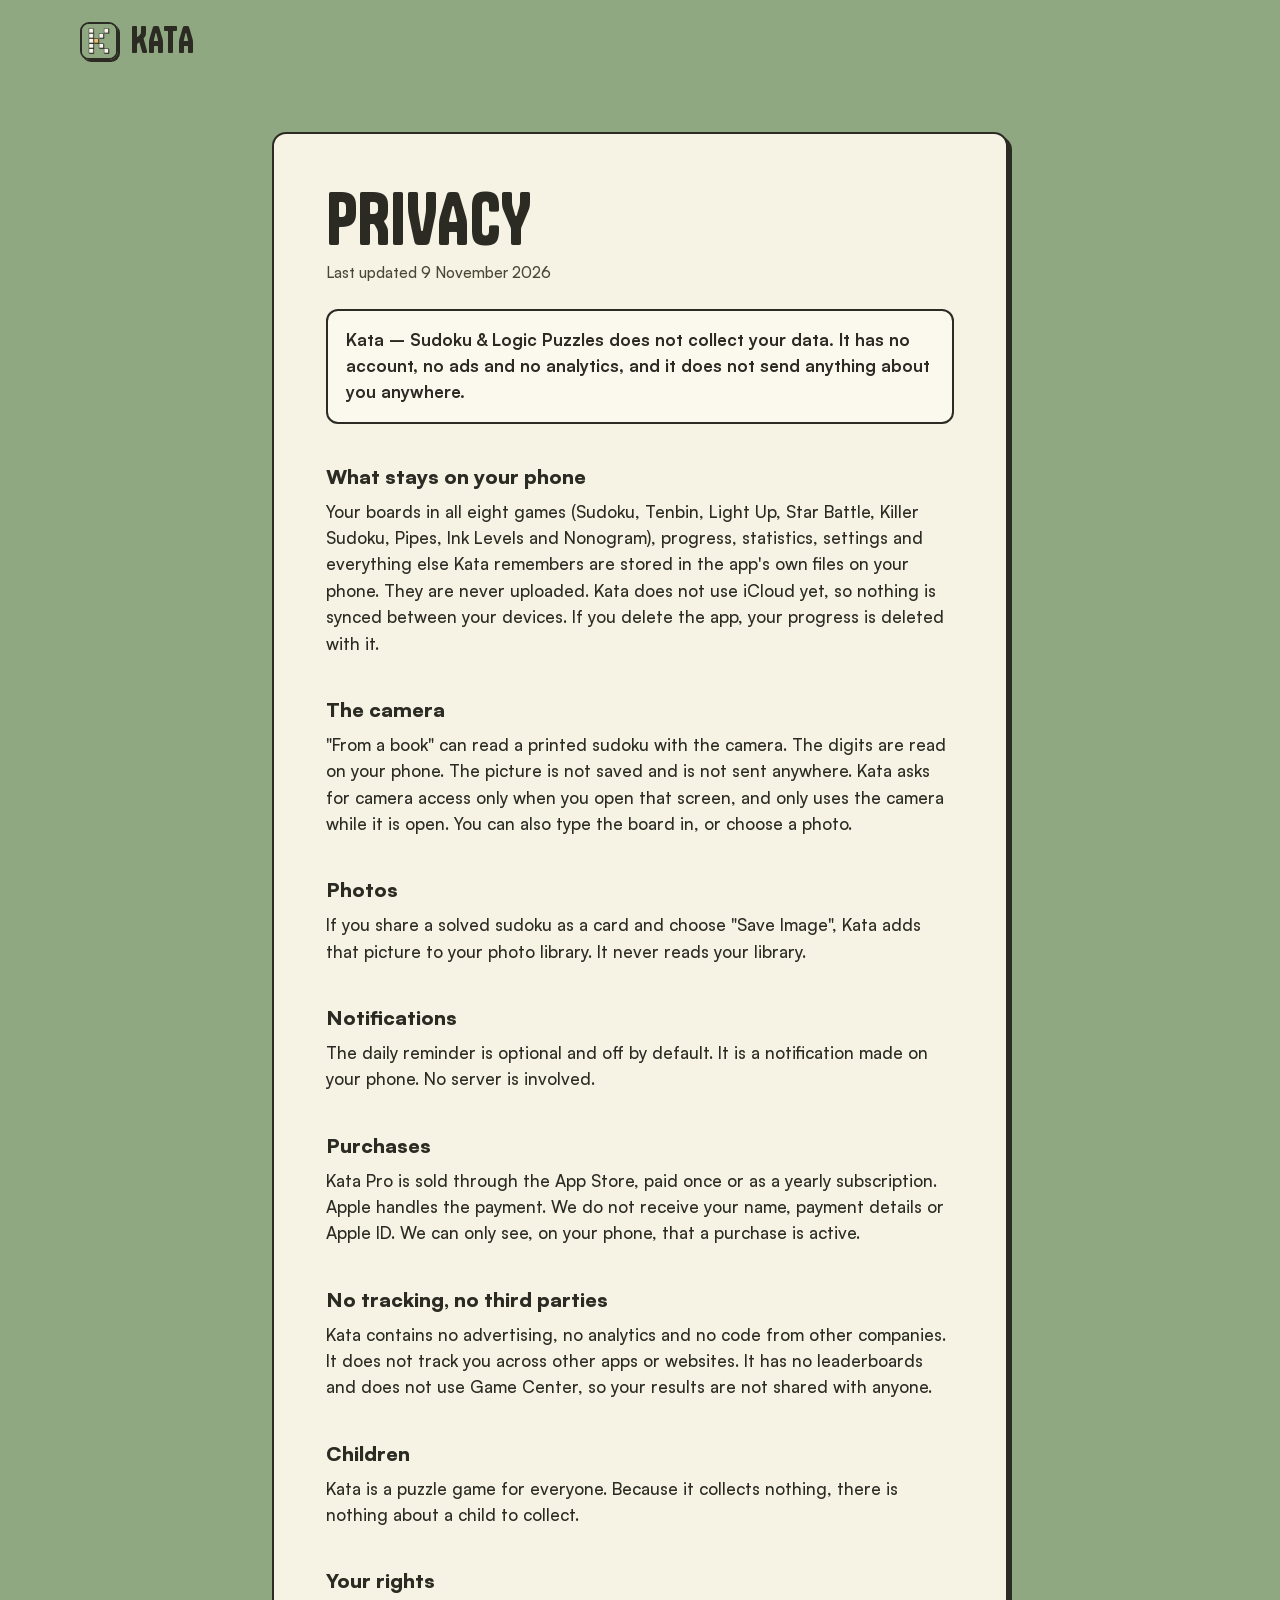
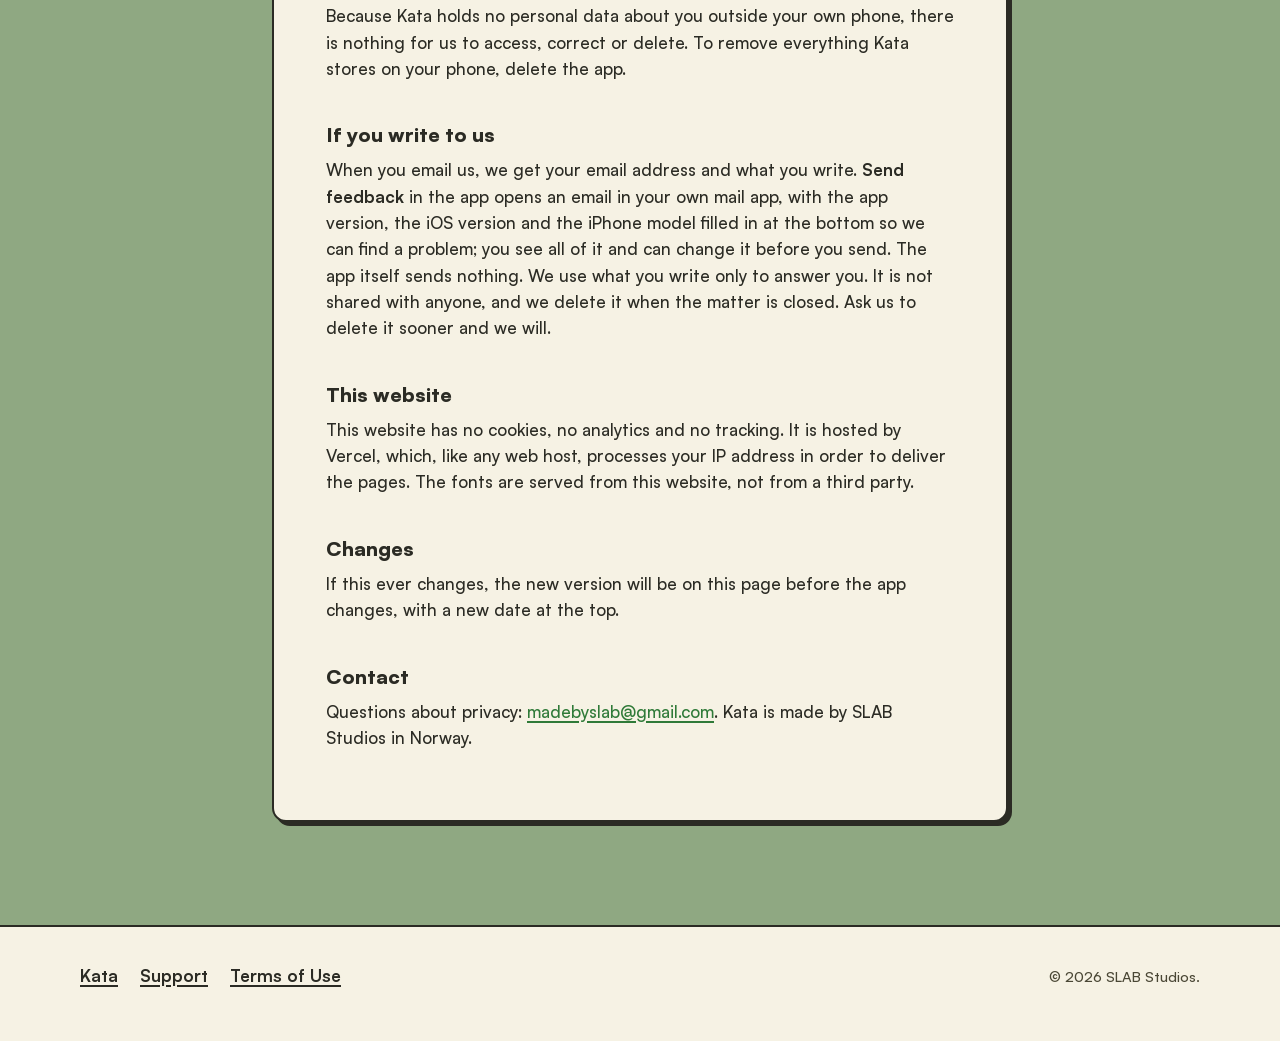
==== privacy/index.html @ e1a899b2 "Nettsiden til Kata: forside, personvern og support Co-Authored-By: Claude Opus 5.5 <noreply@anthropi" ====
<!doctype html>
<html lang="en">
<head>
  <meta charset="utf-8">
  <meta name="viewport" content="width=device-width, initial-scale=1">
  <title>Privacy · Kata – Sudoku &amp; Logic Puzzles</title>
  <meta name="description" content="Kata collects no data. Everything stays on your phone.">
  <link rel="canonical" href="https://fram-studio.github.io/privacy">
  <meta name="theme-color" content="#8fa882">
  <link rel="icon" type="image/png" sizes="32x32" href="/img/favicon-32.png">
  <link rel="icon" type="image/png" sizes="64x64" href="/img/favicon.png">
  <link rel="apple-touch-icon" href="/img/apple-touch-icon.png">
  <link rel="stylesheet" href="/fonts/fonts.css">
  <link rel="stylesheet" href="/style.css">
</head>
<body>
  <a class="skip" href="#main">Skip to the content</a>
  <header class="top"><div class="wrap">
    <a class="mark" href="/"><img src="/img/icon.png" alt="" width="38" height="38">Kata</a>
  </div></header>

  <main class="page" id="main"><div class="wrap">
    <article class="card sheet">
      <h1>Privacy</h1>
      <p class="meta">Last updated 9 November 2026</p>

      <p class="plain">Kata – Sudoku &amp; Logic Puzzles does not collect your data. It has no account, no ads and no analytics, and it does not send anything about you anywhere.</p>

      <h2>What stays on your phone</h2>
      <p>Your boards in all eight games (Sudoku, Tenbin, Light Up, Star Battle, Killer Sudoku, Pipes, Ink Levels and Nonogram), progress, statistics, settings and everything else Kata remembers are stored in the app's own files on your phone. They are never uploaded. Kata does not use iCloud yet, so nothing is synced between your devices. If you delete the app, your progress is deleted with it.</p>

      <h2>The camera</h2>
      <p>"From a book" can read a printed sudoku with the camera. The digits are read on your phone. The picture is not saved and is not sent anywhere. Kata asks for camera access only when you open that screen, and only uses the camera while it is open. You can also type the board in, or choose a photo.</p>

      <h2>Photos</h2>
      <p>If you share a solved sudoku as a card and choose "Save Image", Kata adds that picture to your photo library. It never reads your library.</p>

      <h2>Notifications</h2>
      <p>The daily reminder is optional and off by default. It is a notification made on your phone. No server is involved.</p>

      <h2>Purchases</h2>
      <p>Kata Pro is sold through the App Store, paid once or as a yearly subscription. Apple handles the payment. We do not receive your name, payment details or Apple ID. We can only see, on your phone, that a purchase is active.</p>

      <h2>No tracking, no third parties</h2>
      <p>Kata contains no advertising, no analytics and no code from other companies. It does not track you across other apps or websites. It has no leaderboards and does not use Game Center, so your results are not shared with anyone.</p>

      <h2>Children</h2>
      <p>Kata is a puzzle game for everyone. Because it collects nothing, there is nothing about a child to collect.</p>

      <h2>Your rights</h2>
      <p>Because Kata holds no personal data about you outside your own phone, there is nothing for us to access, correct or delete. To remove everything Kata stores on your phone, delete the app.</p>

      <h2>If you write to us</h2>
      <p>When you email us, we get your email address and what you write. <strong>Send feedback</strong> in the app opens an email in your own mail app, with the app version, the iOS version and the iPhone model filled in at the bottom so we can find a problem; you see all of it and can change it before you send. The app itself sends nothing. We use what you write only to answer you. It is not shared with anyone, and we delete it when the matter is closed. Ask us to delete it sooner and we will.</p>

      <h2>This website</h2>
      <p>This website has no cookies, no analytics and no tracking. It is hosted by Vercel, which, like any web host, processes your IP address in order to deliver the pages. The fonts are served from this website, not from a third party.</p>

      <h2>Changes</h2>
      <p>If this ever changes, the new version will be on this page before the app changes, with a new date at the top.</p>

      <h2>Contact</h2>
      <p>Questions about privacy: <a href="mailto:madebyslab@gmail.com">madebyslab@gmail.com</a>. Kata is made by SLAB Studios in Norway.</p>
    </article>
  </div></main>

  <footer><div class="wrap">
    <nav aria-label="Legal"><a href="/">Kata</a><a href="/support">Support</a><a href="https://www.apple.com/legal/internet-services/itunes/dev/stdeula/">Terms of Use</a></nav>
    <small>&copy; 2026 SLAB Studios.</small>
  </div></footer>
</body>
</html>
---- fonts/fonts.css ----
/* Tanker og Satoshi fra Fontshare (ITF Free Font License), lagt på egen server: lisensen tillater det,
   og besøkende sender da ingen IP-adresse til en tredjepart. */
@font-face { font-family: 'Tanker'; src: url('/fonts/tanker-400.woff2') format('woff2'); font-weight: 400; font-style: normal; font-display: swap; }
@font-face { font-family: 'Satoshi'; src: url('/fonts/satoshi-400.woff2') format('woff2'); font-weight: 400; font-style: normal; font-display: swap; }
@font-face { font-family: 'Satoshi'; src: url('/fonts/satoshi-500.woff2') format('woff2'); font-weight: 500; font-style: normal; font-display: swap; }
@font-face { font-family: 'Satoshi'; src: url('/fonts/satoshi-700.woff2') format('woff2'); font-weight: 700; font-style: normal; font-display: swap; }
@font-face { font-family: 'Satoshi'; src: url('/fonts/satoshi-900.woff2') format('woff2'); font-weight: 900; font-style: normal; font-display: swap; }
---- style.css ----
/* Kata: siden er et skuffearkiv. Samme språk som appen (Filing): salvie, kremkartong,
   blekkontur og en hard skygge rett ned til høyre. Fontene ligger på siden selv (fonts/). */

:root {
  --sage: #8fa882;
  --tray: #7e8f6b;
  --dot: #6e7f5c;
  --card: #f6f2e4;
  --raised: #fbf8ee;
  --ink: #2b2b24;
  --soft: #4a4735;
  --faint: #9a937a;
  --green: #2f7a38;
  --amber: #f0c070;
  --red: #c2542b;
  --spent: #e6dcc0;
  --witness: #bfd4b2;
  --peers: #efeadb;

  --belt-beginner: #f2efe6;
  --belt-easy: #e8c84a;
  --belt-medium: #b5511f;
  --belt-hard: #2f7a38;
  --belt-expert: #2e6fb0;
  --belt-extreme: #6e4526;

  --display: "Tanker", "Arial Narrow", Impact, sans-serif;
  --text: "Satoshi", system-ui, -apple-system, "Segoe UI", sans-serif;

  --edge: 2px solid var(--ink);
  --shadow: 4px 4px 0 var(--ink);
  --radius: 14px;
  --gutter: clamp(16px, 4vw, 40px);
}

*, *::before, *::after { box-sizing: border-box; }

html { scroll-behavior: smooth; -webkit-text-size-adjust: 100%; }
@media (prefers-reduced-motion: reduce) { html { scroll-behavior: auto; } }

body {
  margin: 0;
  background: var(--sage);
  color: var(--ink);
  font: 500 1.0625rem/1.55 var(--text);
  -webkit-font-smoothing: antialiased;
}

img { max-width: 100%; height: auto; display: block; }
a { color: var(--green); text-underline-offset: 3px; text-decoration-thickness: 2px; }
a:hover { color: var(--ink); }

:focus-visible { outline: 3px solid var(--ink); outline-offset: 3px; border-radius: 4px; }

.wrap { width: min(1120px, 100% - 2 * var(--gutter)); margin-inline: auto; }

.skip {
  position: absolute; left: -999px; top: 8px; z-index: 10;
  background: var(--card); border: var(--edge); border-radius: 8px; padding: 8px 12px;
}
.skip:focus { left: 8px; }

h1, h2, h3 { font-family: var(--display); font-weight: 400; text-transform: uppercase; line-height: 0.95; letter-spacing: 0.01em; margin: 0; }
h1 { font-size: clamp(3.4rem, 9.4vw, 7.4rem); }
.hero h1 { font-size: clamp(3.2rem, 7.6vw, 6.4rem); }
h2 { font-size: clamp(2.2rem, 5vw, 3.6rem); }
h3 { font-size: 1.6rem; }
p { margin: 0 0 1em; }

.eyebrow {
  font: 800 0.78rem/1 var(--text);
  letter-spacing: 0.14em; text-transform: uppercase; color: var(--ink);
  margin: 0 0 14px;
}

/* ---------- Kort: alt som kan tas i er kartong ---------- */
.card {
  background: var(--card);
  border: var(--edge);
  border-radius: var(--radius);
  box-shadow: var(--shadow);
}

.button {
  display: inline-flex; align-items: center; justify-content: center; gap: 8px;
  font: 800 0.95rem/1 var(--text); letter-spacing: 0.06em; text-transform: uppercase;
  text-decoration: none;
  padding: 15px 22px; min-height: 48px;
  background: var(--green); color: var(--card);
  border: var(--edge); border-radius: 12px; box-shadow: var(--shadow);
  cursor: pointer;
}
.button:hover { color: var(--card); transform: translate(1px, 1px); box-shadow: 3px 3px 0 var(--ink); }
.button:active { transform: translate(4px, 4px); box-shadow: 0 0 0 var(--ink); }
.button.quiet { background: var(--card); color: var(--ink); }
.button.quiet:hover { color: var(--ink); }
.button[aria-disabled="true"] { background: var(--spent); color: var(--soft); cursor: default; box-shadow: var(--shadow); transform: none; }
/* Til appen er i butikken: en knapp uten lenke (store.js gjør den til en lenke). */
.button.soon, .button.soon:hover { text-align: center; background: var(--spent); color: var(--ink); cursor: default; transform: none; box-shadow: var(--shadow); }
@media (prefers-reduced-motion: reduce) { .button:hover, .button:active { transform: none; } }

/* ---------- Topp ---------- */
header.top { padding: 22px 0 0; }
header.top .wrap { display: flex; align-items: center; gap: 24px; flex-wrap: wrap; }
.mark {
  font: 400 2.2rem/1 var(--display); text-transform: uppercase; letter-spacing: 0.02em;
  color: var(--ink); text-decoration: none; display: inline-flex; align-items: center; gap: 12px;
}
.mark img { width: 38px; height: 38px; border: var(--edge); border-radius: 9px; box-shadow: 2px 2px 0 var(--ink); }
.mark:hover { color: var(--ink); }
header.top nav { margin-left: auto; display: flex; gap: 20px; align-items: center; flex-wrap: wrap; }
header.top nav a:not(.button) { color: var(--ink); font-weight: 700; text-decoration: none; }
header.top nav a:not(.button):hover { text-decoration: underline; text-decoration-thickness: 2px; text-underline-offset: 4px; }
header.top .button { padding: 11px 16px; min-height: 42px; font-size: 0.8rem; }
@media (max-width: 720px) { header.top nav a:not(.button) { display: none; } }

/* ---------- Forside ---------- */
.hero { padding: clamp(36px, 6vw, 80px) 0 clamp(48px, 7vw, 96px); }
.hero .wrap { display: grid; grid-template-columns: minmax(0, 1.05fr) minmax(0, 0.95fr); gap: clamp(28px, 5vw, 72px); align-items: center; }
@media (max-width: 900px) { .hero .wrap { grid-template-columns: 1fr; } }
.hero .lede { font-size: clamp(1.1rem, 2vw, 1.3rem); max-width: 34ch; margin: 22px 0 28px; font-weight: 500; }
.hero .actions { display: flex; gap: 14px; flex-wrap: wrap; align-items: center; }

/* Hintet: den delen av appen siden viser fram i stedet for å beskrive. */
.demo { padding: 14px; }
.strip {
  background: var(--raised); border: var(--edge); border-radius: 12px; padding: 12px 14px 14px;
  margin-bottom: 12px;
}
.strip-head { display: flex; align-items: center; gap: 10px; margin-bottom: 6px; }
.strip-title { font: 900 0.78rem/1.2 var(--text); letter-spacing: 0.1em; text-transform: uppercase; }
.ticks { display: inline-flex; gap: 4px; }
.ticks i { width: 14px; height: 5px; border-radius: 3px; background: var(--spent); border: 1.5px solid var(--ink); display: block; }
.ticks i.on { background: var(--ink); }
.strip p { margin: 0 0 12px; font-size: 0.95rem; line-height: 1.45; min-height: 4.4em; color: var(--ink); }
.strip .row { display: flex; align-items: center; justify-content: space-between; gap: 12px; flex-wrap: wrap; }
.strip .row .links { font-size: 0.85rem; font-weight: 700; color: var(--soft); }
.strip .button { padding: 12px 18px; min-height: 44px; font-size: 0.82rem; }

.board {
  --cell: min(calc((100vw - 2 * var(--gutter) - 28px - 8px) / 9), 46px);
  display: grid; grid-template-columns: repeat(9, var(--cell)); grid-template-rows: repeat(9, var(--cell));
  width: max-content; margin: 0 auto;
  border: 3px solid var(--ink); background: var(--raised); border-radius: 4px;
}
.cell {
  position: relative; display: grid; place-items: center;
  font: 700 calc(var(--cell) * 0.52)/1 var(--text); color: var(--ink);
  border-right: 1px solid rgba(43, 43, 36, 0.22); border-bottom: 1px solid rgba(43, 43, 36, 0.22);
  transition: background-color 0.18s;
}
.cell:nth-child(9n + 3), .cell:nth-child(9n + 6) { border-right: 2px solid var(--ink); }
.cell:nth-child(9n) { border-right: 0; }
.cell:nth-child(n + 19):nth-child(-n + 27), .cell:nth-child(n + 46):nth-child(-n + 54) { border-bottom: 2px solid var(--ink); }
.cell:nth-child(n + 73) { border-bottom: 0; }
.cell.shade { background: var(--spent); }
.cell.target { background: var(--amber); }
.cell.witness::after {
  content: ""; position: absolute; inset: 14%; border: 2px solid var(--ink); border-radius: 50%;
}
.cell.mine { color: var(--green); }
.cell .note {
  position: absolute; right: 7%; top: 3%; font: 800 calc(var(--cell) * 0.3)/1 var(--text); color: var(--soft);
}
.cell.struck .note { color: var(--red); text-decoration: line-through; text-decoration-thickness: 2px; }
.demo-caption { margin: 12px 4px 0; font-size: 0.82rem; color: var(--soft); text-align: center; }

/* ---------- Seksjoner ---------- */
section { padding: clamp(48px, 7vw, 96px) 0; }
.head { max-width: 40rem; margin-bottom: clamp(28px, 4vw, 48px); }
.head p:last-child { margin-bottom: 0; }
.head .sub { font-size: 1.15rem; margin-top: 18px; }

.band { background: var(--card); border-block: var(--edge); }
/* Den mørke seksjonen: skjermbildene lyser mot blekk. Kontrast over 8:1 på all tekst. */
.night {
  background: var(--ink);
  background-image: radial-gradient(#45453a 1.4px, transparent 1.6px);
  background-size: 14px 14px;
  color: var(--card);
  border-block: var(--edge);
}
.night h2 { color: var(--card); }
.night .eyebrow { color: var(--amber); }
.night a { color: var(--amber); }

/* Nivåene: skuffefaner i beltefargene. Fargen står bare på fanen, som i appen. */
.levels { display: grid; grid-template-columns: repeat(3, minmax(0, 1fr)); gap: 40px 28px; padding-top: 14px; }
@media (max-width: 960px) { .levels { grid-template-columns: repeat(2, minmax(0, 1fr)); } }
@media (max-width: 620px) { .levels { grid-template-columns: 1fr; } }
.folder { position: relative; padding: 26px 20px 20px; display: flex; flex-direction: column; }
.folder .tab {
  position: absolute; left: 18px; top: -16px;
  padding: 7px 14px 5px; border: var(--edge); border-bottom: 0; border-radius: 10px 10px 0 0;
  font: 400 1.2rem/1 var(--display); text-transform: uppercase; letter-spacing: 0.03em;
}
.folder h3 { font-size: 1.25rem; font-family: var(--text); font-weight: 900; text-transform: none; letter-spacing: 0; line-height: 1.2; margin: 0 0 4px; }
.folder .tech { margin: auto 0 0; padding: 12px 0 0; border-top: 1.5px dashed var(--faint); font-size: 0.95rem; font-weight: 700; color: var(--soft); }

/* Skjermbildene */
.shots { display: grid; grid-template-columns: repeat(4, minmax(0, 1fr)); gap: 28px; align-items: start; }
@media (max-width: 960px) { .shots { grid-template-columns: repeat(2, minmax(0, 1fr)); max-width: 640px; margin-inline: auto; gap: 36px 24px; } }
@media (max-width: 420px) { .shots { gap: 28px 16px; } .night .shot figcaption { font-size: 0.95rem; } .night .shot figcaption span { font-size: 0.85rem; } }
.shot { margin: 0; }
/* Skjermene står i Apples iPhone-ramme, bakt inn i bildet; skyggen følger formen. */
.shot img { width: 100%; height: auto; aspect-ratio: 735 / 1500; filter: drop-shadow(0 14px 22px rgba(0, 0, 0, 0.22)); }
.shot figcaption { margin-top: 18px; font-weight: 700; }
.shot figcaption span { display: block; font-weight: 500; color: var(--soft); font-size: 0.95rem; margin-top: 4px; }
.night .shot img { filter: drop-shadow(0 14px 26px rgba(0, 0, 0, 0.45)); }
.night .shot figcaption { color: var(--card); font-size: 1.05rem; }
.night .shot figcaption span { color: var(--spent); }

/* Rolig med vilje */
.calm { display: grid; grid-template-columns: repeat(4, minmax(0, 1fr)); gap: 20px; }
@media (max-width: 960px) { .calm { grid-template-columns: repeat(2, minmax(0, 1fr)); } }
@media (max-width: 560px) { .calm { grid-template-columns: 1fr; } }
.calm .card { padding: 20px 18px 18px; }
.calm h3 { font-family: var(--text); font-weight: 900; text-transform: none; font-size: 1.15rem; line-height: 1.2; letter-spacing: 0; margin-bottom: 8px; }
.calm p { margin: 0; font-size: 0.97rem; color: var(--soft); }

.twocol { display: grid; grid-template-columns: repeat(2, minmax(0, 1fr)); gap: 28px; }
@media (max-width: 760px) { .twocol { grid-template-columns: 1fr; } }
.plan { padding: 26px 24px; }
.plan h3 { margin-bottom: 14px; }
.plan ul { margin: 0; padding: 0; list-style: none; display: grid; gap: 10px; }
.plan li { padding-left: 26px; position: relative; font-weight: 500; }
.plan li::before { content: ""; position: absolute; left: 2px; top: 0.5em; width: 11px; height: 11px; border: var(--edge); border-radius: 3px; background: var(--card); }
.plan.plus li::before { background: var(--amber); }
.plan .note { margin: 16px 0 0; font-size: 0.9rem; color: var(--soft); }

.closing { text-align: left; }
.closing .card { padding: clamp(28px, 5vw, 56px); display: grid; gap: 22px; justify-items: start; background: var(--card); }
.closing h2 { max-width: 16ch; }
.closing p { margin: 0; max-width: 34rem; }
.app-icon { width: 96px; height: 96px; border: var(--edge); border-radius: 22px; box-shadow: var(--shadow); }

/* Forsiden: telefonen med hintet, og de fem ikonene under knappene. */
.phone { margin: 0; justify-self: center; width: min(300px, 100%); }
.phone img { aspect-ratio: 735 / 1500; filter: drop-shadow(0 16px 26px rgba(43, 43, 36, 0.28)); }
.phone figcaption { margin-top: 16px; font-size: 0.9rem; font-weight: 700; color: var(--ink); text-align: center; }
@media (max-width: 900px) { .phone { width: min(300px, 78%); } }
.icon-row { list-style: none; margin: 34px 0 0; padding: 0; display: flex; gap: 10px; flex-wrap: wrap; }
.icon-row svg { width: 50px; height: 50px; display: block; box-shadow: 3px 3px 0 var(--ink); }

/* Spillene: ett kort per spill, med ikonet i stort. */
.games { list-style: none; margin: 0; padding: 0; display: grid; grid-template-columns: repeat(5, minmax(0, 1fr)); gap: 22px; }
.game { display: flex; flex-direction: column; gap: 16px; padding: 20px 18px; }
.game svg { flex: none; width: 76px; height: 76px; box-shadow: 3px 3px 0 var(--ink); }
.game h3 { font-size: 1.6rem; margin: 0 0 8px; }
/* Flere spill på vei: en stiplet rad under kortene, som det uskarpe kortet i appen. */
.more-games { margin: 22px 0 0; padding: 18px 22px; border: 2px dashed var(--ink); border-radius: 14px; text-align: center; color: var(--ink); }
@media (max-width: 1040px) { .games { grid-template-columns: repeat(6, minmax(0, 1fr)); } .game { grid-column: span 2; } .game:nth-child(4) { grid-column: 2 / span 2; } }
@media (max-width: 760px) {
  .games { grid-template-columns: 1fr; gap: 18px; }
  .game, .game:nth-child(4) { grid-column: auto; flex-direction: row; align-items: flex-start; }
  .game svg { width: 64px; height: 64px; }
}
.game p { margin: 0; font-size: 0.97rem; color: var(--soft); }

/* Hintet: teksten til venstre, brettet til høyre. */
.split { display: grid; grid-template-columns: minmax(0, 1fr) minmax(0, 1fr); gap: clamp(28px, 5vw, 72px); align-items: center; }
@media (max-width: 900px) { .split { grid-template-columns: 1fr; } }
.split h2 { margin-bottom: 26px; }
.steps { counter-reset: step; list-style: none; margin: 0 0 24px; padding: 0; display: grid; gap: 14px; }
.steps li { counter-increment: step; position: relative; padding-left: 52px; min-height: 38px; }
.steps li::before {
  content: counter(step); position: absolute; left: 0; top: -2px; width: 36px; height: 36px;
  display: grid; place-items: center; font: 400 1.3rem/1 var(--display);
  background: var(--amber); border: var(--edge); border-radius: 8px; box-shadow: 2px 2px 0 var(--ink);
}
.split > div > p { max-width: 36rem; }

.plan.challenge li::before { background: var(--ink); }
.trio { display: grid; grid-template-columns: repeat(3, minmax(0, 1fr)); gap: 20px; margin-top: 28px; }
@media (max-width: 860px) { .trio { grid-template-columns: 1fr; } }
.trio .card, .calm .card { padding: 20px 18px 18px; }
.trio h3 { font-family: var(--text); font-weight: 900; text-transform: none; font-size: 1.15rem; line-height: 1.2; letter-spacing: 0; margin-bottom: 8px; }
.trio p { margin: 0; font-size: 0.97rem; color: var(--soft); }
.aside { margin: 36px 0 0; max-width: 40rem; }

/* ---------- Tekstsider (personvern, støtte) ---------- */
.page { padding: clamp(36px, 6vw, 72px) 0 clamp(56px, 8vw, 110px); }
.page .sheet { padding: clamp(24px, 5vw, 52px); max-width: 46rem; margin-inline: auto; }
.page h1 { font-size: clamp(2.6rem, 7vw, 4.4rem); margin-bottom: 8px; }
.page h2 { font: 900 1.25rem/1.25 var(--text); text-transform: none; letter-spacing: 0; margin: 2em 0 0.5em; }
.page .meta { color: var(--soft); font-size: 0.95rem; margin-bottom: 1.6em; }
.page ul { padding-left: 1.2em; }
.page li { margin-bottom: 0.4em; }
.page .answer { font-weight: 700; }
.plain { background: var(--raised); border: var(--edge); border-radius: 12px; padding: 16px 18px; margin: 0 0 1.4em; font-weight: 700; }

footer { padding: 36px 0 52px; border-top: var(--edge); background: var(--card); }
footer .wrap { display: flex; gap: 14px 28px; flex-wrap: wrap; align-items: baseline; justify-content: space-between; }
footer nav { display: flex; gap: 8px 22px; flex-wrap: wrap; }
footer a { color: var(--ink); font-weight: 700; }
footer small { color: var(--soft); font-size: 0.9rem; }
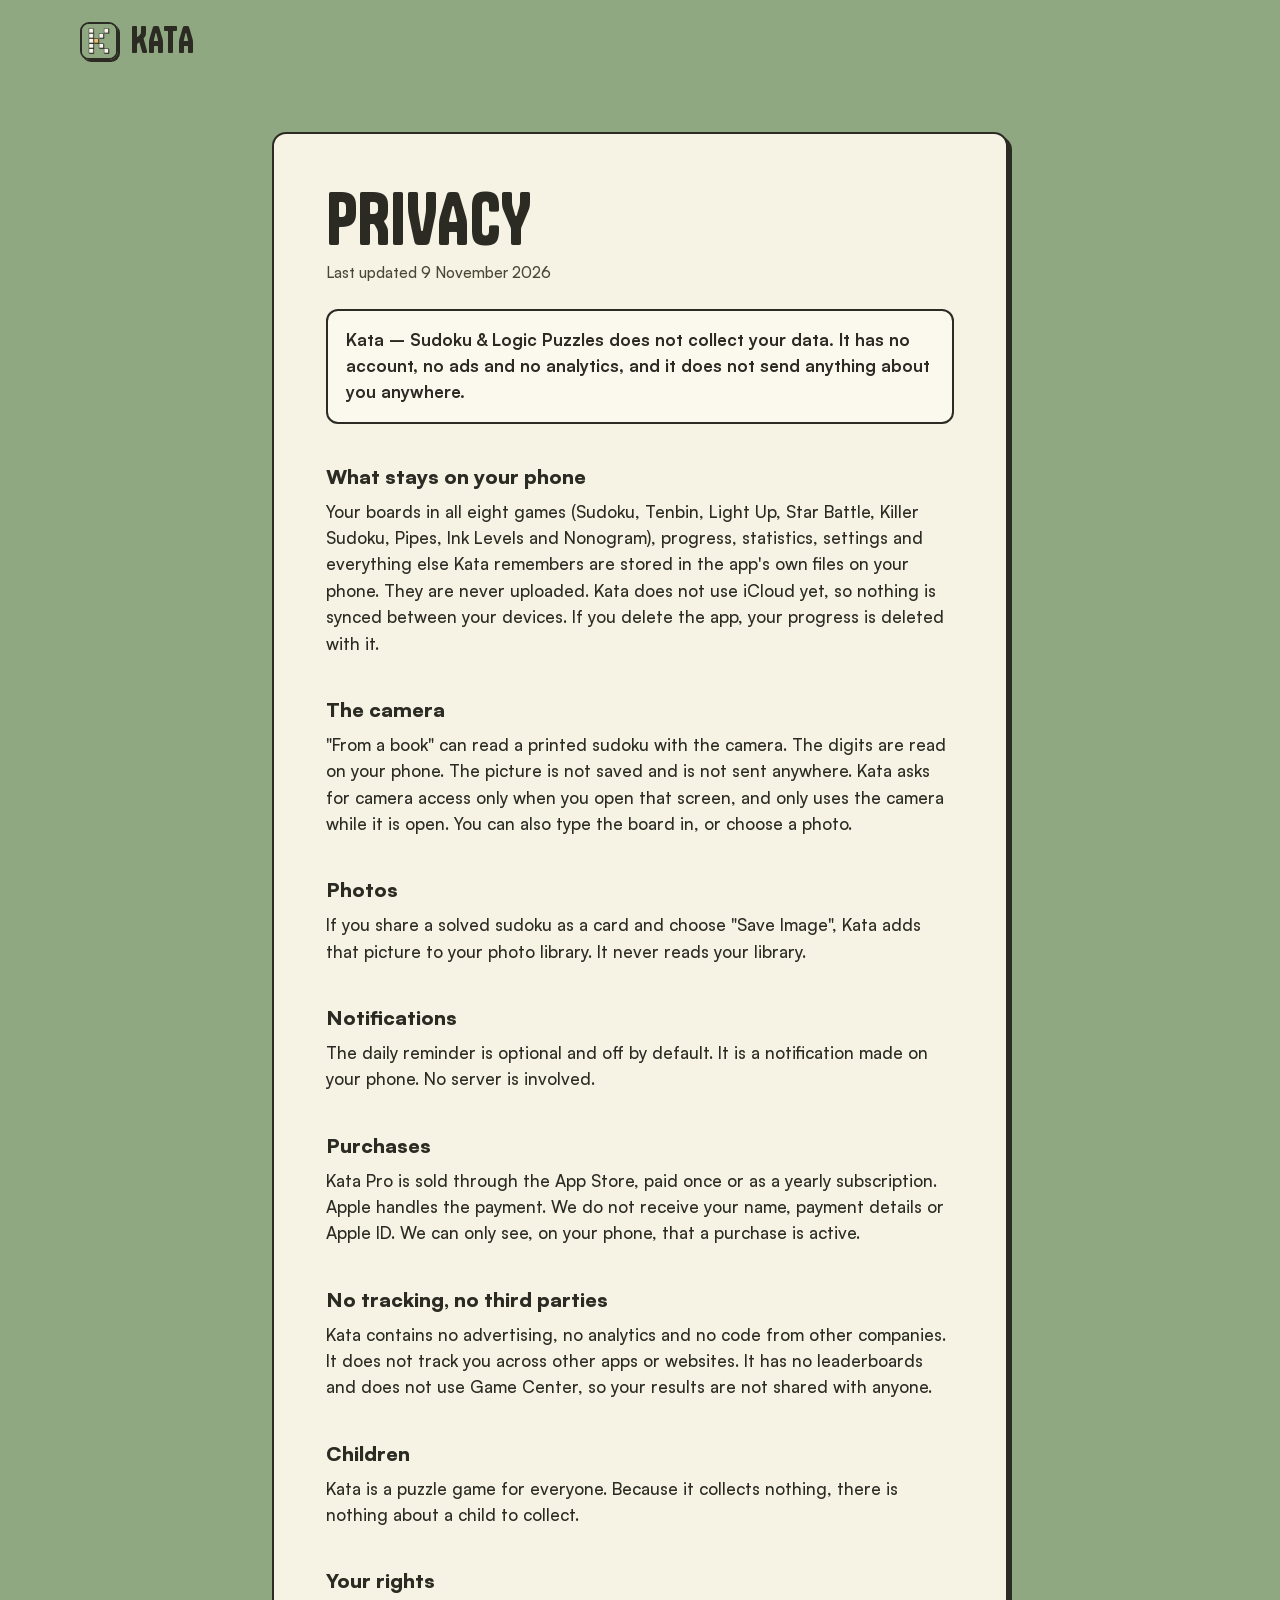
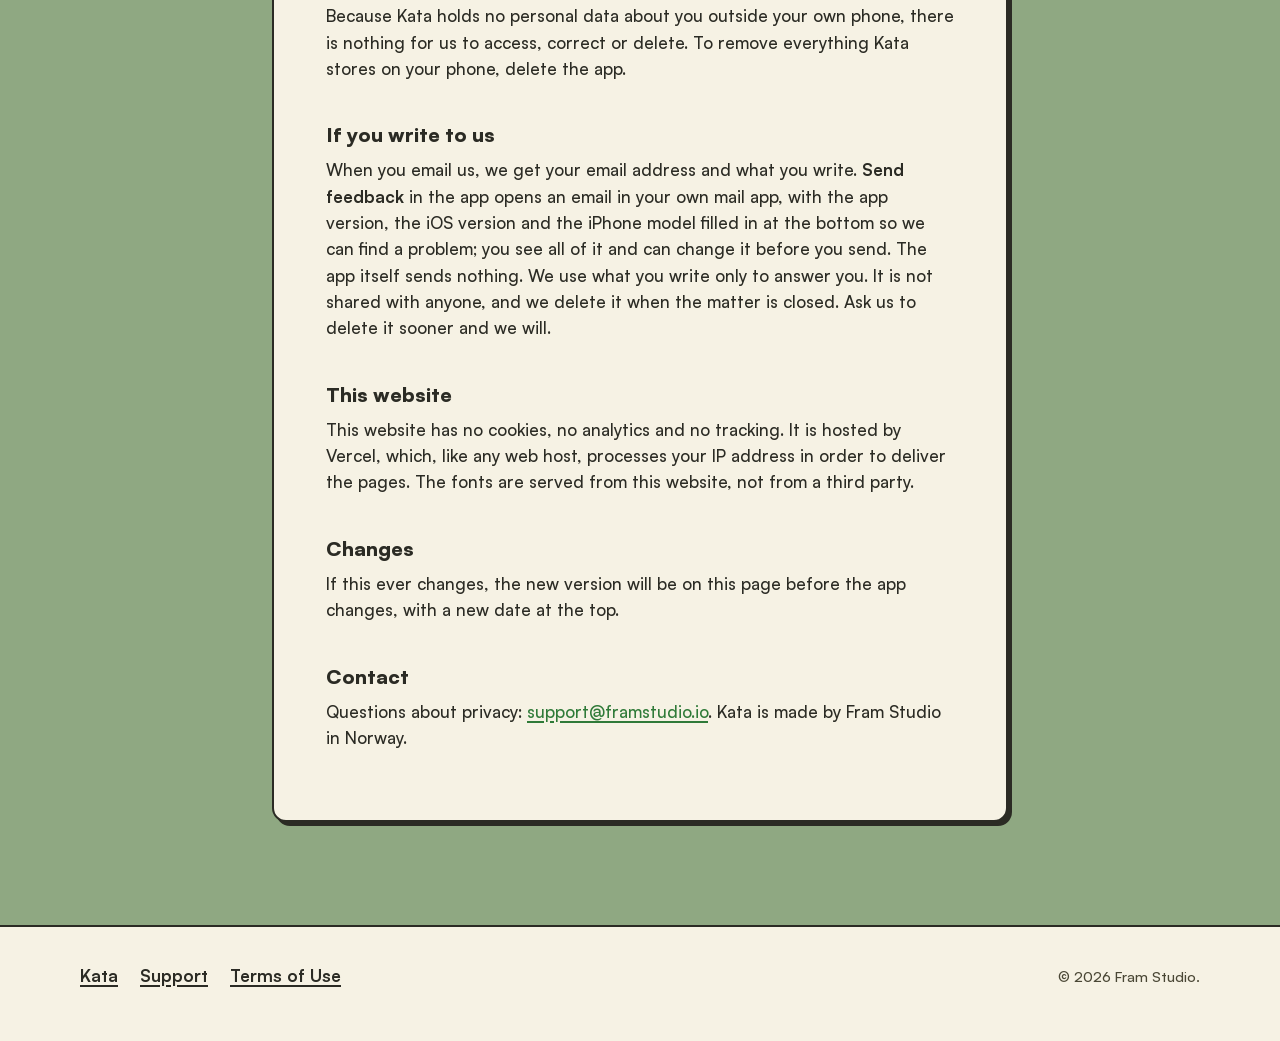
==== commit c3f1acbf: "support@framstudio.io og Fram Studio Co-Authored-By: Claude Opus 5.5 <noreply@anthropic.com>" ====
--- a/privacy/index.html
+++ b/privacy/index.html
@@ -60,13 +60,13 @@
       <p>If this ever changes, the new version will be on this page before the app changes, with a new date at the top.</p>
 
       <h2>Contact</h2>
-      <p>Questions about privacy: <a href="mailto:madebyslab@gmail.com">madebyslab@gmail.com</a>. Kata is made by SLAB Studios in Norway.</p>
+      <p>Questions about privacy: <a href="mailto:support@framstudio.io">support@framstudio.io</a>. Kata is made by Fram Studio in Norway.</p>
     </article>
   </div></main>
 
   <footer><div class="wrap">
     <nav aria-label="Legal"><a href="/">Kata</a><a href="/support">Support</a><a href="https://www.apple.com/legal/internet-services/itunes/dev/stdeula/">Terms of Use</a></nav>
-    <small>&copy; 2026 SLAB Studios.</small>
+    <small>&copy; 2026 Fram Studio.</small>
   </div></footer>
 </body>
 </html>
